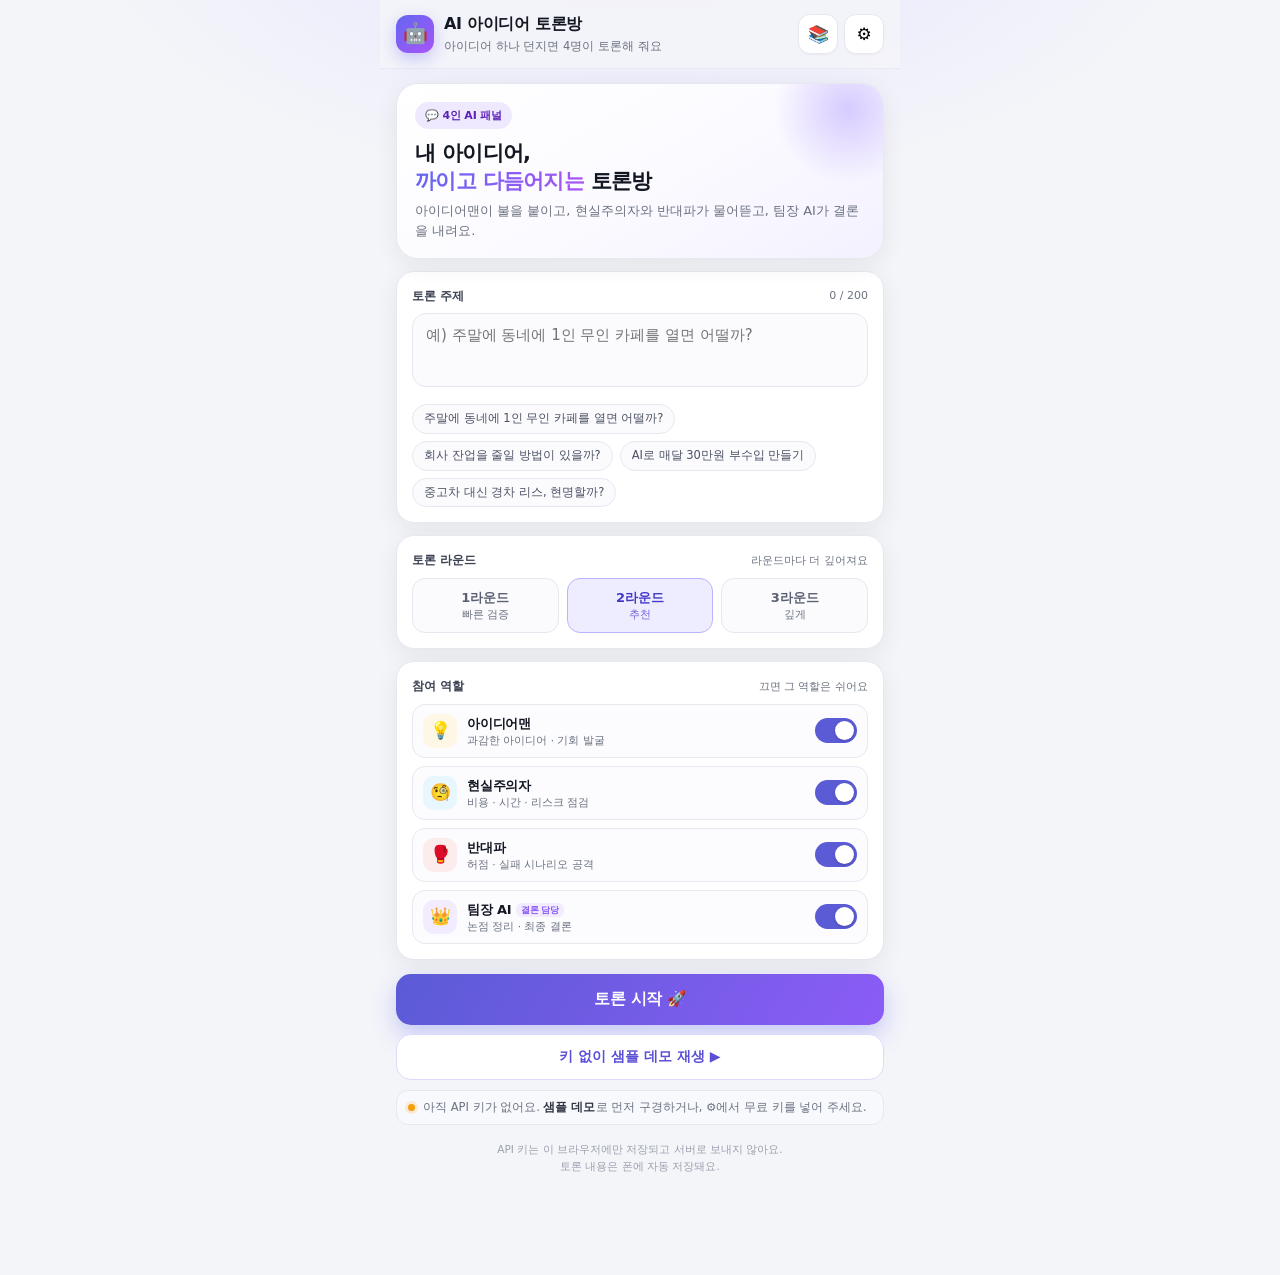
==== ai-debate-room/index.html @ c813ac47 "feat: AI 아이디어 토론방 웹앱 추가 (/ai-debate-room/)" ====
<!DOCTYPE html>
<html lang="ko">
<head>
<meta charset="utf-8">
<meta name="viewport" content="width=device-width, initial-scale=1, viewport-fit=cover">
<meta name="theme-color" content="#f4f5f9">
<title>AI 아이디어 토론방</title>
<link rel="icon" href="data:image/svg+xml,<svg xmlns='http://www.w3.org/2000/svg' viewBox='0 0 100 100'><text y='.9em' font-size='90'>🤖</text></svg>">
<style>
:root{
  --bg:#f4f5f9; --card:#ffffff; --ink:#131722; --muted:#6b7280; --line:#e6e8ef;
  --brand:#5b5bd6; --brand-soft:#eeedff;
  --idea:#f59e0b; --idea-tint:#fff7e6;
  --realist:#0ea5e9; --realist-tint:#e8f6fe;
  --critic:#ef4444; --critic-tint:#fdecec;
  --leader:#8b5cf6; --leader-tint:#f3ecff;
  --shadow:0 6px 24px rgba(19,23,34,.07);
  --shadow-lg:0 18px 48px rgba(19,23,34,.16);
  --radius:18px;
}
*{box-sizing:border-box;-webkit-tap-highlight-color:transparent}
html,body{margin:0;padding:0}
body{
  font-family:-apple-system,BlinkMacSystemFont,"Apple SD Gothic Neo","Pretendard","Malgun Gothic","Noto Sans KR",system-ui,sans-serif;
  background:radial-gradient(900px 420px at 50% -8%,#e7e5ff 0%,rgba(231,229,255,0) 62%),var(--bg);
  background-attachment:fixed;
  color:var(--ink);line-height:1.55;-webkit-font-smoothing:antialiased;
  min-height:100dvh;
}
button{font-family:inherit;cursor:pointer}
input,textarea,select{font-family:inherit}
.hidden{display:none !important}

/* ---------- shell ---------- */
.app{max-width:520px;margin:0 auto;min-height:100dvh;display:flex;flex-direction:column}
.topbar{
  position:sticky;top:0;z-index:30;display:flex;align-items:center;justify-content:space-between;
  gap:10px;padding:12px 16px;background:rgba(244,245,249,.82);backdrop-filter:blur(14px);
  border-bottom:1px solid rgba(230,232,239,.9);
}
.brand{display:flex;align-items:center;gap:10px;min-width:0}
.brand-mark{
  width:38px;height:38px;border-radius:12px;display:grid;place-items:center;font-size:20px;
  background:linear-gradient(140deg,#6366f1,#a855f7);box-shadow:0 6px 16px rgba(99,102,241,.32);flex:none;
}
.brand h1{font-size:16px;margin:0;letter-spacing:-.3px;white-space:nowrap}
.brand p{margin:1px 0 0;font-size:11.5px;color:var(--muted);white-space:nowrap;overflow:hidden;text-overflow:ellipsis}
.top-actions{display:flex;gap:6px}
.icon-btn{
  width:40px;height:40px;border-radius:12px;border:1px solid var(--line);background:#fff;font-size:17px;
  display:grid;place-items:center;box-shadow:0 1px 2px rgba(19,23,34,.04);transition:transform .12s,background .12s;
}
.icon-btn:active{transform:scale(.94);background:#f7f8fc}

main{flex:1;padding:14px 16px calc(96px + env(safe-area-inset-bottom))}

/* ---------- setup view ---------- */
.hero{
  background:linear-gradient(150deg,#ffffff 0%,#fbfaff 55%,#f4f1ff 100%);
  border:1px solid var(--line);border-radius:22px;padding:18px 18px 16px;box-shadow:var(--shadow);
  position:relative;overflow:hidden;
}
.hero::after{
  content:"";position:absolute;right:-40px;top:-50px;width:150px;height:150px;border-radius:50%;
  background:radial-gradient(circle,#c7b8ff 0%,rgba(199,184,255,0) 70%);opacity:.7;
}
.hero-tag{
  display:inline-flex;align-items:center;gap:5px;font-size:11px;font-weight:700;color:#5b21b6;
  background:#efe9ff;padding:5px 10px;border-radius:999px;letter-spacing:-.2px;
}
.hero h2{margin:10px 0 6px;font-size:21px;line-height:1.35;letter-spacing:-.7px}
.hero h2 em{font-style:normal;background:linear-gradient(100deg,#6366f1,#a855f7);-webkit-background-clip:text;background-clip:text;color:transparent}
.hero p{margin:0;font-size:13px;color:var(--muted)}

.block{background:var(--card);border:1px solid var(--line);border-radius:var(--radius);padding:15px;margin-top:12px;box-shadow:var(--shadow)}
.label{font-size:12px;font-weight:700;color:#3b4152;display:flex;align-items:center;justify-content:space-between;margin-bottom:8px}
.label small{font-weight:500;color:var(--muted);font-size:11px}

textarea.topic{
  width:100%;border:1.5px solid var(--line);border-radius:14px;padding:12px 13px;font-size:15px;resize:none;
  min-height:74px;background:#fbfbfe;color:var(--ink);outline:none;transition:border-color .15s,background .15s;
}
textarea.topic:focus{border-color:#a5a2f0;background:#fff;box-shadow:0 0 0 4px rgba(99,102,241,.1)}
.chips{display:flex;gap:7px;flex-wrap:wrap;margin-top:9px}
.chip{
  border:1px solid var(--line);background:#fbfbfe;color:#4b5163;font-size:11.5px;padding:7px 11px;border-radius:999px;
  transition:all .12s;line-height:1.2;
}
.chip:active{transform:scale(.96)}
.chip.on{background:#efedff;border-color:#c3bcff;color:#4c3ec9;font-weight:700}

.rounds{display:grid;grid-template-columns:repeat(3,1fr);gap:8px}
.round-btn{
  border:1.5px solid var(--line);background:#fbfbfe;border-radius:13px;padding:10px 6px;text-align:center;
  font-size:13px;font-weight:700;color:#5b6172;transition:all .12s;
}
.round-btn small{display:block;font-weight:500;font-size:10.5px;color:var(--muted);margin-top:1px}
.round-btn.on{background:var(--brand-soft);border-color:#b9b4ff;color:#4338ca}
.round-btn.on small{color:#6d63d8}

.roles{display:grid;gap:8px}
.role{
  display:flex;align-items:center;gap:10px;padding:9px 10px;border-radius:13px;border:1px solid var(--line);
  background:#fcfcfe;transition:opacity .15s;
}
.role.off{opacity:.45}
.role .av{width:34px;height:34px;border-radius:11px;display:grid;place-items:center;font-size:17px;flex:none}
.role .nm{font-size:13px;font-weight:700;letter-spacing:-.2px}
.role .ds{font-size:10.5px;color:var(--muted);line-height:1.3}
.role .txt{min-width:0;flex:1}

.switch{position:relative;width:42px;height:25px;flex:none;display:block}
.switch input{position:absolute;opacity:0;width:100%;height:100%;margin:0;cursor:pointer;z-index:2}
.switch span{position:absolute;inset:0;background:#dfe2ea;border-radius:999px;transition:background .16s}
.switch span::after{
  content:"";position:absolute;width:19px;height:19px;border-radius:50%;background:#fff;top:3px;left:3px;
  transition:transform .16s;box-shadow:0 1px 3px rgba(0,0,0,.2);
}
.switch input:checked+span{background:var(--brand)}
.switch input:checked+span::after{transform:translateX(17px)}

.primary{
  width:100%;border:0;border-radius:15px;padding:15px;font-size:15.5px;font-weight:800;color:#fff;
  background:linear-gradient(120deg,#5b5bd6,#8b5cf6);box-shadow:0 10px 24px rgba(99,102,241,.32);
  letter-spacing:-.3px;transition:transform .12s,filter .12s;
}
.primary:active{transform:scale(.985);filter:brightness(.96)}
.primary:disabled{opacity:.6;box-shadow:none}
.ghost{
  width:100%;border:1.5px solid #ded9ff;background:#fff;border-radius:15px;padding:13px;font-size:14px;
  font-weight:700;color:#5b4fd6;transition:transform .12s,background .12s;
}
.ghost:active{transform:scale(.985);background:#f7f5ff}
.start-wrap{margin-top:14px;display:grid;gap:9px}

.keystate{
  display:flex;align-items:center;gap:8px;font-size:11.5px;color:var(--muted);margin-top:10px;
  background:#f8f9fd;border:1px solid var(--line);border-radius:12px;padding:9px 11px;line-height:1.35;
}
.keystate b{color:#2f3442}
.dot{width:7px;height:7px;border-radius:50%;background:#22c55e;flex:none;box-shadow:0 0 0 3px rgba(34,197,94,.15)}
.dot.warn{background:#f59e0b;box-shadow:0 0 0 3px rgba(245,158,11,.16)}

.footnote{text-align:center;font-size:10.5px;color:#9aa0ae;margin:16px 0 4px;line-height:1.6}

/* ---------- chat view ---------- */
.chat-head{
  display:flex;gap:10px;align-items:flex-start;justify-content:space-between;
  padding:12px 14px;background:#fff;border:1px solid var(--line);border-radius:16px;box-shadow:var(--shadow);
  position:sticky;top:66px;z-index:20;
}
.chat-head .tp{font-size:13.5px;font-weight:800;letter-spacing:-.3px;line-height:1.35}
.chat-head .mt{font-size:10.5px;color:var(--muted);margin-top:2px}
.chat-tools{display:flex;gap:5px;flex:none}
.tool{
  border:1px solid var(--line);background:#fbfbfe;border-radius:10px;font-size:11px;font-weight:700;color:#4b5163;
  padding:8px 9px;white-space:nowrap;transition:transform .12s;
}
.tool:active{transform:scale(.95)}

.messages{padding:14px 2px 4px;display:flex;flex-direction:column;gap:14px}

.round-sep{display:flex;align-items:center;gap:10px;margin:6px 2px 2px;color:#9aa0ae;font-size:10.5px;font-weight:700}
.round-sep::before,.round-sep::after{content:"";height:1px;background:var(--line);flex:1}

.msg{display:flex;gap:9px;align-items:flex-start;animation:rise .32s cubic-bezier(.2,.8,.3,1) both}
@keyframes rise{from{opacity:0;transform:translateY(9px)}to{opacity:1;transform:none}}
.msg .avatar{
  width:34px;height:34px;border-radius:11px;display:grid;place-items:center;font-size:17px;flex:none;
  border:1px solid rgba(19,23,34,.05);box-shadow:0 2px 6px rgba(19,23,34,.06);
}
.msg-body{min-width:0;max-width:calc(100% - 43px)}
.msg-name{font-size:11px;font-weight:800;margin:0 0 4px}
.msg-name span{font-weight:500;color:var(--muted);font-size:10px;margin-left:4px}
.bubble{
  background:#fff;border:1px solid var(--line);border-radius:4px 16px 16px 16px;padding:11px 13px;
  font-size:14px;line-height:1.62;white-space:pre-wrap;word-break:break-word;box-shadow:0 2px 10px rgba(19,23,34,.05);
  letter-spacing:-.15px;
}
.bubble b{font-weight:800}
.msg.leader .bubble{border-color:#ded2ff;background:linear-gradient(180deg,#fdfbff,#f8f4ff)}
.bubble.final{border:1.5px solid #c4b5fd;box-shadow:0 8px 26px rgba(139,92,246,.16)}
.final-badge{
  display:inline-flex;align-items:center;gap:4px;font-size:10px;font-weight:800;color:#6d28d9;
  background:#efe7ff;border-radius:999px;padding:3px 8px;margin-bottom:7px;
}
.msg.user{flex-direction:row-reverse}
.msg.user .msg-body{max-width:88%}
.msg.user .bubble{
  background:linear-gradient(135deg,#6366f1,#8b5cf6);color:#fff;border:0;border-radius:16px 4px 16px 16px;
  box-shadow:0 8px 20px rgba(99,102,241,.28);font-size:13.5px;
}
.msg.user .msg-name{text-align:right;color:#6d63d8}

.dots{display:inline-flex;gap:4px;align-items:center;padding:4px 1px}
.dots i{width:6px;height:6px;border-radius:50%;background:#b9bdcc;animation:blink 1.2s infinite}
.dots i:nth-child(2){animation-delay:.18s}
.dots i:nth-child(3){animation-delay:.36s}
@keyframes blink{0%,60%,100%{opacity:.28;transform:translateY(0)}30%{opacity:1;transform:translateY(-2px)}}

.err-card{
  margin:4px 0;border:1px solid #f6cdcd;background:#fff6f6;border-radius:14px;padding:12px 13px;font-size:12.5px;color:#a52121;
  line-height:1.55;
}
.err-card b{display:block;margin-bottom:3px;color:#8c1c1c;font-size:12.5px}
.err-card .row{display:flex;gap:7px;margin-top:9px;flex-wrap:wrap}
.err-card button{
  border:1px solid #efc2c2;background:#fff;color:#a52121;border-radius:9px;padding:7px 10px;font-size:11.5px;font-weight:700;
}
.demo-cta{
  margin-top:4px;border:1px dashed #cdc6ff;background:#faf8ff;border-radius:16px;padding:13px;text-align:center;
}
.demo-cta p{margin:0 0 9px;font-size:12px;color:#5b4fd6;line-height:1.5}
.demo-cta .row{display:flex;gap:7px}
.demo-cta button{flex:1;border-radius:11px;padding:10px;font-size:12.5px;font-weight:700;border:1px solid #c9c1ff;background:#fff;color:#4c3ec9}
.demo-cta button.solid{background:linear-gradient(120deg,#5b5bd6,#8b5cf6);color:#fff;border:0}

/* ---------- composer ---------- */
.composer{
  position:fixed;left:0;right:0;bottom:0;z-index:35;padding:9px 14px calc(9px + env(safe-area-inset-bottom));
  background:linear-gradient(180deg,rgba(244,245,249,0),rgba(244,245,249,.92) 32%,var(--bg) 100%);
}
.composer-inner{
  max-width:520px;margin:0 auto;display:flex;align-items:center;gap:8px;background:#fff;border:1.5px solid var(--line);
  border-radius:24px;padding:6px 6px 6px 16px;box-shadow:0 8px 26px rgba(19,23,34,.1);
}
.composer input{
  flex:1;border:0;outline:none;font-size:14.5px;background:transparent;padding:10px 0;min-width:0;color:var(--ink);
}
.composer input::placeholder{color:#a3a8b8}
.send{
  width:40px;height:40px;border-radius:20px;border:0;display:grid;place-items:center;font-size:17px;flex:none;
  background:linear-gradient(140deg,#6366f1,#8b5cf6);color:#fff;transition:transform .12s,opacity .12s;
  box-shadow:0 6px 16px rgba(99,102,241,.3);
}
.send:active{transform:scale(.92)}
.send:disabled{opacity:.45;box-shadow:none}
.stopbar{max-width:520px;margin:0 auto 7px;display:flex;justify-content:center}
.stop-pill{
  border:1px solid #e3e5ee;background:#fff;border-radius:999px;padding:7px 15px;font-size:12px;font-weight:800;color:#4b5163;
  box-shadow:0 4px 14px rgba(19,23,34,.08);display:flex;align-items:center;gap:6px;
}
.stop-pill i{width:8px;height:8px;border-radius:2px;background:#ef4444;display:block}

/* ---------- sheets ---------- */
.backdrop{
  position:fixed;inset:0;z-index:60;background:rgba(19,23,34,.42);backdrop-filter:blur(3px);
  display:flex;align-items:flex-end;justify-content:center;animation:fade .18s both;
}
@keyframes fade{from{opacity:0}to{opacity:1}}
.sheet{
  width:100%;max-width:520px;max-height:92dvh;background:#fff;border-radius:24px 24px 0 0;display:flex;flex-direction:column;
  box-shadow:var(--shadow-lg);animation:slideUp .26s cubic-bezier(.2,.85,.3,1) both;overflow:hidden;
}
@keyframes slideUp{from{transform:translateY(28px);opacity:.6}to{transform:none;opacity:1}}
.grab{width:38px;height:4px;border-radius:2px;background:#e2e4ec;margin:9px auto 0;flex:none}
.sheet-head{display:flex;align-items:center;justify-content:space-between;padding:11px 18px 9px;flex:none}
.sheet-head h2{margin:0;font-size:16.5px;letter-spacing:-.4px}
.sheet-head .x{border:0;background:#f2f3f8;width:30px;height:30px;border-radius:15px;font-size:14px;color:#5b6172}
.sheet-body{overflow-y:auto;padding:0 18px 10px;-webkit-overflow-scrolling:touch}
.sheet-foot{padding:11px 18px calc(14px + env(safe-area-inset-bottom));border-top:1px solid var(--line);flex:none;background:#fff}

.sec{margin-bottom:20px}
.sec h3{margin:0 0 4px;font-size:13px;letter-spacing:-.2px;display:flex;align-items:center;gap:6px}
.sec .hint{margin:0 0 9px;font-size:11.5px;color:var(--muted);line-height:1.55}
.sec .hint a{color:#5b4fd6;font-weight:700;text-decoration:none;border-bottom:1px solid #d9d3ff}
.field{display:flex;gap:7px;align-items:center}
.field input{
  flex:1;border:1.5px solid var(--line);border-radius:12px;padding:11px 12px;font-size:14px;outline:none;background:#fbfbfe;min-width:0;
}
.field input:focus{border-color:#a5a2f0;background:#fff}
.field .mini{border:1px solid var(--line);background:#f7f8fc;border-radius:10px;padding:10px 11px;font-size:11.5px;font-weight:700;color:#4b5163;white-space:nowrap}
.status-line{font-size:11.5px;margin:8px 0 0;display:flex;align-items:center;gap:6px;color:var(--muted)}
.status-line.ok{color:#15803d}
.status-line.no{color:#b45309}
.steps{margin:9px 0 0;padding-left:18px;font-size:11.5px;color:#4b5163;line-height:1.75}
.steps li{padding-left:2px}
.steps b{color:#2f3442}
select{
  width:100%;border:1.5px solid var(--line);border-radius:12px;padding:11px 12px;font-size:13.5px;background:#fbfbfe;outline:none;
  color:var(--ink);appearance:none;background-image:url("data:image/svg+xml,%3Csvg xmlns='http://www.w3.org/2000/svg' width='12' height='12' viewBox='0 0 12 12'%3E%3Cpath d='M2 4l4 4 4-4' stroke='%236b7280' stroke-width='1.6' fill='none' stroke-linecap='round'/%3E%3C/svg%3E");
  background-repeat:no-repeat;background-position:right 13px center;
}
.pe{border:1px solid var(--line);border-radius:14px;padding:11px 12px;margin-bottom:9px;background:#fcfcfe}
.pe-head{display:flex;align-items:center;gap:9px;margin-bottom:8px}
.pe-head .av{width:30px;height:30px;border-radius:10px;display:grid;place-items:center;font-size:15px;flex:none}
.pe-head .txt{flex:1;min-width:0}
.pe-head b{font-size:12.5px;display:block;letter-spacing:-.2px}
.pe-head small{font-size:10px;color:var(--muted)}
.pe textarea{
  width:100%;border:1px solid var(--line);border-radius:10px;padding:9px 10px;font-size:12px;line-height:1.55;resize:vertical;
  min-height:64px;background:#fff;outline:none;color:#3b4152;
}
.pe textarea:focus{border-color:#c3bcff}
.pe .reset{
  margin-top:6px;border:0;background:transparent;color:#7c7f8e;font-size:10.5px;font-weight:700;padding:2px 0;text-decoration:underline;
}
.pe.off{opacity:.55}

/* history */
.hist-empty{text-align:center;color:var(--muted);font-size:12.5px;padding:34px 10px;line-height:1.7}
.hist-item{
  display:flex;gap:10px;align-items:flex-start;border:1px solid var(--line);border-radius:14px;padding:11px 12px;margin-bottom:8px;background:#fff;
  transition:background .12s,transform .12s;
}
.hist-item:active{transform:scale(.99)}
.hist-main{flex:1;min-width:0}
.hist-main .t{font-size:13px;font-weight:700;line-height:1.4;letter-spacing:-.2px;display:-webkit-box;-webkit-line-clamp:2;-webkit-box-orient:vertical;overflow:hidden}
.hist-main .m{font-size:10.5px;color:var(--muted);margin-top:3px;display:flex;gap:6px;flex-wrap:wrap}
.hist-main .m .tag{background:#f1f2f8;border-radius:999px;padding:2px 7px}
.hist-main .m .tag.live{background:#eef7ee;color:#15803d}
.hist-del{border:0;background:#f7f8fc;color:#8b8fa0;width:30px;height:30px;border-radius:9px;font-size:12px;flex:none}

/* toast */
.toast{
  position:fixed;left:50%;bottom:calc(92px + env(safe-area-inset-bottom));transform:translate(-50%,14px);
  background:rgba(24,27,38,.94);color:#fff;font-size:12.5px;font-weight:600;padding:11px 16px;border-radius:14px;
  z-index:90;opacity:0;pointer-events:none;transition:opacity .2s,transform .2s;max-width:86vw;text-align:center;line-height:1.45;
  box-shadow:0 10px 30px rgba(0,0,0,.25);
}
.toast.show{opacity:1;transform:translate(-50%,0)}
</style>
</head>
<body>
<div class="app">
  <header class="topbar">
    <div class="brand">
      <div class="brand-mark">🤖</div>
      <div>
        <h1>AI 아이디어 토론방</h1>
        <p id="subtitle">아이디어 하나 던지면 4명이 토론해 줘요</p>
      </div>
    </div>
    <div class="top-actions">
      <button class="icon-btn" id="btnHistory" aria-label="지난 토론">📚</button>
      <button class="icon-btn" id="btnSettings" aria-label="설정">⚙️</button>
    </div>
  </header>

  <main>
    <!-- ================= SETUP ================= -->
    <section id="viewSetup">
      <div class="hero">
        <span class="hero-tag">💬 4인 AI 패널</span>
        <h2>내 아이디어,<br><em>까이고 다듬어지는</em> 토론방</h2>
        <p>아이디어맨이 불을 붙이고, 현실주의자와 반대파가 물어뜯고, 팀장 AI가 결론을 내려요.</p>
      </div>

      <div class="block">
        <div class="label">토론 주제 <small id="topicCount">0 / 200</small></div>
        <textarea class="topic" id="topicInput" maxlength="200" placeholder="예) 주말에 동네에 1인 무인 카페를 열면 어떨까?"></textarea>
        <div class="chips" id="sampleChips"></div>
      </div>

      <div class="block">
        <div class="label">토론 라운드 <small>라운드마다 더 깊어져요</small></div>
        <div class="rounds" id="roundChoice">
          <button class="round-btn" data-r="1">1라운드<small>빠른 검증</small></button>
          <button class="round-btn on" data-r="2">2라운드<small>추천</small></button>
          <button class="round-btn" data-r="3">3라운드<small>깊게</small></button>
        </div>
      </div>

      <div class="block">
        <div class="label">참여 역할 <small>끄면 그 역할은 쉬어요</small></div>
        <div class="roles" id="roleList"></div>
      </div>

      <div class="start-wrap">
        <button class="primary" id="btnStart">토론 시작 🚀</button>
        <button class="ghost" id="btnDemo">키 없이 샘플 데모 재생 ▶</button>
      </div>

      <div class="keystate" id="keyState"></div>

      <p class="footnote">API 키는 이 브라우저에만 저장되고 서버로 보내지 않아요.<br>토론 내용은 폰에 자동 저장돼요.</p>
    </section>

    <!-- ================= CHAT ================= -->
    <section id="viewChat" class="hidden">
      <div class="chat-head">
        <div style="min-width:0">
          <div class="tp" id="chatTopic"></div>
          <div class="mt" id="chatMeta"></div>
        </div>
        <div class="chat-tools">
          <button class="tool" id="btnCopy">복사</button>
          <button class="tool" id="btnNew">새 토론</button>
        </div>
      </div>
      <div class="messages" id="messages"></div>
    </section>
  </main>
</div>

<!-- ================= COMPOSER ================= -->
<div class="composer hidden" id="composer">
  <div class="stopbar hidden" id="stopBar">
    <button class="stop-pill" id="btnStop"><i></i> 토론 멈추기</button>
  </div>
  <div class="composer-inner">
    <input id="interject" type="text" maxlength="300" placeholder="토론에 끼어들기 — 질문·반박·방향 전환" autocomplete="off">
    <button class="send" id="btnSend" aria-label="보내기">↑</button>
  </div>
</div>

<!-- ================= SETTINGS SHEET ================= -->
<div class="backdrop hidden" id="sheetSettings">
  <div class="sheet" role="dialog" aria-modal="true" aria-label="설정">
    <div class="grab"></div>
    <div class="sheet-head">
      <h2>설정</h2>
      <button class="x" data-close="sheetSettings">✕</button>
    </div>
    <div class="sheet-body">
      <div class="sec">
        <h3>🔑 Gemini API 키</h3>
        <p class="hint">키는 이 브라우저(localStorage)에만 저장돼요. 코드나 서버에는 남지 않고, AI 호출만 구글 서버로 직접 갑니다.</p>
        <div class="field">
          <input id="inpKey" type="password" placeholder="AIza... 로 시작하는 키" autocomplete="off" spellcheck="false">
          <button class="mini" id="btnEye">보기</button>
        </div>
        <p class="status-line" id="keyStatus"></p>
        <p class="hint" style="margin-top:10px">
          <a href="https://aistudio.google.com/apikey" target="_blank" rel="noopener">🔗 Google AI Studio에서 무료 키 발급</a>
        </p>
        <ol class="steps">
          <li>위 링크를 열고 <b>Google 계정으로 로그인</b></li>
          <li><b>Create API key</b> 버튼을 누르고 프로젝트 선택</li>
          <li><b>AIza…</b> 키를 복사해서 위 칸에 붙여넣기 (신용카드 필요 없음)</li>
        </ol>
      </div>

      <div class="sec">
        <h3>🧠 모델</h3>
        <p class="hint">무료 한도가 넉넉한 <b>2.5 Flash</b>가 기본이에요. 더 깊은 사고가 필요하면 Pro로 바꾸세요(무료 한도 적음).</p>
        <select id="selModel">
          <option value="gemini-2.5-flash">gemini-2.5-flash · 균형 (추천)</option>
          <option value="gemini-2.5-flash-lite">gemini-2.5-flash-lite · 가장 빠름</option>
          <option value="gemini-2.5-pro">gemini-2.5-pro · 가장 똑똑 (느림)</option>
          <option value="gemini-2.0-flash">gemini-2.0-flash · 구형 안정판</option>
        </select>
      </div>

      <div class="sec">
        <h3>🎭 역할 &amp; 성격</h3>
        <p class="hint">성격 문구를 고치면 그 AI의 말투와 관점이 바뀌어요.</p>
        <div id="personaEdits"></div>
      </div>
    </div>
    <div class="sheet-foot">
      <button class="primary" id="btnSaveSettings">저장</button>
    </div>
  </div>
</div>

<!-- ================= HISTORY SHEET ================= -->
<div class="backdrop hidden" id="sheetHistory">
  <div class="sheet" role="dialog" aria-modal="true" aria-label="지난 토론">
    <div class="grab"></div>
    <div class="sheet-head">
      <h2>지난 토론</h2>
      <button class="x" data-close="sheetHistory">✕</button>
    </div>
    <div class="sheet-body" style="padding-bottom:22px">
      <div id="historyList"></div>
    </div>
  </div>
</div>

<div class="toast" id="toast"></div>

<script>
(function(){
"use strict";

/* ================= personas ================= */
var PERSONAS = {
  idea: {
    key:"idea", name:"아이디어맨", emoji:"💡", color:"#f59e0b", tint:"#fff7e6",
    tag:"과감한 아이디어 · 기회 발굴",
    prompt:"낙관적이고 과감하다. 남들이 안 해 본 방식, 새로운 수익 구조, 숨은 기회를 먼저 찾아낸다. 현실적 제약은 잠시 제쳐 두고 \"이렇게 하면 어떨까?\"를 제시한다. 구체적인 예시와 숫자를 곁들여 아이디어를 낸다."
  },
  realist: {
    key:"realist", name:"현실주의자", emoji:"🧐", color:"#0ea5e9", tint:"#e8f6fe",
    tag:"비용 · 시간 · 리스크 점검",
    prompt:"냉정하고 꼼꼼하다. 비용, 시간, 인력, 법규, 실현 가능성을 따진다. 좋은 아이디어라도 '실제로 하려면' 필요한 조건과 예상 비용(원 단위 대략치)을 짚고, 더 현실적인 축소판을 제안한다."
  },
  critic: {
    key:"critic", name:"반대파", emoji:"🥊", color:"#ef4444", tint:"#fdecec",
    tag:"허점 · 실패 시나리오 공격",
    prompt:"직설적이고 날카롭다. 앞선 발언의 허점을 정면으로 지적하고, 실패 시나리오·경쟁자·빠뜨린 변수를 공격한다. 근거 없는 비난이 아니라 '왜 실패할지'를 구체적으로 말하고, 반드시 대안을 한 줄 덧붙인다."
  },
  leader: {
    key:"leader", name:"팀장 AI", emoji:"👑", color:"#8b5cf6", tint:"#f3ecff",
    tag:"논점 정리 · 최종 결론",
    prompt:"정리정돈에 능하고 판단이 분명하다. 참가자들의 말을 짧게 요약해 논점을 3개 이내로 정리하고, 쟁점마다 누구 말이 더 설득력 있었는지 판단한다. 감정 없이 결론을 향해 토론을 조율한다."
  }
};
var ORDER = ["idea","realist","critic"];

/* ================= storage ================= */
var LS_SET = "adr.settings.v1", LS_SES = "adr.sessions.v1";
function loadSettings(){
  var d = {apiKey:"", model:"gemini-2.5-flash", rounds:2, on:{idea:true,realist:true,critic:true,leader:true}, prompts:{}};
  try{
    var raw = localStorage.getItem(LS_SET);
    if(raw){
      var j = JSON.parse(raw);
      if(typeof j.apiKey === "string") d.apiKey = j.apiKey;
      if(j.model) d.model = j.model;
      if(j.rounds) d.rounds = j.rounds;
      if(j.on) Object.keys(d.on).forEach(function(k){ if(typeof j.on[k] === "boolean") d.on[k] = j.on[k]; });
      if(j.prompts) Object.keys(PERSONAS).forEach(function(k){ if(typeof j.prompts[k] === "string" && j.prompts[k].trim()) d.prompts[k] = j.prompts[k]; });
    }
  }catch(e){}
  return d;
}
function saveSettings(){ try{ localStorage.setItem(LS_SET, JSON.stringify(settings)); }catch(e){} }
function loadSessions(){
  try{ var j = JSON.parse(localStorage.getItem(LS_SES) || "[]"); return Array.isArray(j) ? j : []; }catch(e){ return []; }
}
function persistSessions(list){ try{ localStorage.setItem(LS_SES, JSON.stringify(list.slice(0,30))); }catch(e){} }
function persistSession(){
  var s = state.session;
  if(!s || s.demo) return;
  var list = loadSessions().filter(function(x){ return x.id !== s.id; });
  list.unshift(JSON.parse(JSON.stringify(s)));
  list.sort(function(a,b){ return (b.updatedAt||0) - (a.updatedAt||0); });
  persistSessions(list);
}

var settings = loadSettings();
var state = { session:null, running:false, demo:false, stopped:false, abort:null, rounds:settings.rounds || 2 };

/* ================= helpers ================= */
function $(id){ return document.getElementById(id); }
function el(tag, cls, html){ var n=document.createElement(tag); if(cls) n.className=cls; if(html!=null) n.innerHTML=html; return n; }
function esc(s){ return String(s==null?"":s).replace(/[&<>"']/g, function(c){ return ({"&":"&amp;","<":"&lt;",">":"&gt;",'"':"&quot;","'":"&#39;"})[c]; }); }
function fmt(s){ return esc(s).replace(/\*\*([^*]+)\*\*/g, "<b>$1</b>"); }
function pad(n){ return n<10?"0"+n:""+n; }
function fmtDate(ts){
  var d = new Date(ts||Date.now());
  return (d.getMonth()+1)+"월 "+d.getDate()+"일 "+pad(d.getHours())+":"+pad(d.getMinutes());
}
var toastTimer=null;
function toast(msg){
  var t=$("toast"); t.textContent=msg; t.classList.add("show");
  clearTimeout(toastTimer); toastTimer=setTimeout(function(){ t.classList.remove("show"); }, 2400);
}
function sleep(ms){ return new Promise(function(r){ setTimeout(r, ms); }); }
function scrollBottom(force){
  if(force || (window.innerHeight + window.scrollY) > document.body.scrollHeight - 320){
    window.scrollTo({ top: document.body.scrollHeight, behavior:"smooth" });
  }
}
function activePersonas(){
  return ["idea","realist","critic"].filter(function(k){ return settings.on[k]; });
}

/* ================= setup view ================= */
var SAMPLES = [
  "주말에 동네에 1인 무인 카페를 열면 어떨까?",
  "회사 잔업을 줄일 방법이 있을까?",
  "AI로 매달 30만원 부수입 만들기",
  "중고차 대신 경차 리스, 현명할까?"
];
var SAMPLE_TOPICS = SAMPLES;

function renderChips(){
  var box = $("sampleChips"); box.innerHTML="";
  SAMPLE_TOPICS.forEach(function(t){
    var b = el("button","chip", esc(t));
    b.type="button";
    b.onclick = function(){ $("topicInput").value = t; updateTopicCount(); $("topicInput").focus(); };
    box.appendChild(b);
  });
}
function renderRounds(){
  Array.prototype.forEach.call($("roundChoice").children, function(b){
    b.classList.toggle("on", Number(b.dataset.r) === state.rounds);
  });
}
function renderRoles(){
  var box = $("roleList"); box.innerHTML="";
  Object.keys(PERSONAS).forEach(function(k){
    var p = PERSONAS[k];
    var row = el("div","role" + (settings.on[k] ? "" : " off"));
    row.innerHTML =
      '<div class="av" style="background:'+p.tint+';color:'+p.color+'">'+p.emoji+'</div>'+
      '<div class="txt"><div class="nm">'+esc(p.name)+(k==="leader"?' <span style="font-size:9px;font-weight:700;color:#8b5cf6;background:#f3ecff;padding:2px 5px;border-radius:6px;vertical-align:1px">결론 담당</span>':'')+'</div>'+
      '<div class="ds">'+esc(p.tag)+'</div></div>'+
      '<label class="switch"><input type="checkbox" '+(settings.on[k]?"checked":"")+'><span></span></label>';
    var input = row.querySelector("input");
    input.onchange = function(){
      settings.on[k] = input.checked;
      row.classList.toggle("off", !input.checked);
      saveSettings();
    };
    box.appendChild(row);
  });
}
function renderKeyState(){
  var box = $("keyState");
  if(settings.apiKey){
    box.innerHTML = '<span class="dot"></span><span>Gemini 키 연결됨 · <b>'+esc(settings.model)+'</b></span>';
  }else{
    box.innerHTML = '<span class="dot warn"></span><span>아직 API 키가 없어요. <b>샘플 데모</b>로 먼저 구경하거나, ⚙️에서 무료 키를 넣어 주세요.</span>';
  }
}
function updateTopicCount(){
  var n = $("topicInput").value.length;
  $("topicCount").textContent = n + " / 200";
}

/* ================= chat view ================= */
function showChat(){
  $("viewSetup").classList.add("hidden");
  $("viewChat").classList.remove("hidden");
  $("composer").classList.remove("hidden");
  $("subtitle").textContent = "토론 진행 중";
  setTimeout(function(){ scrollBottom(true); }, 60);
}
function showSetup(){
  $("viewSetup").classList.remove("hidden");
  $("viewChat").classList.add("hidden");
  $("composer").classList.add("hidden");
  $("subtitle").textContent = "아이디어 하나 던지면 4명이 토론해 줘요";
  window.scrollTo({top:0, behavior:"smooth"});
}
function newSession(topic, demo){
  var s = {
    id: "s" + Date.now() + Math.random().toString(36).slice(2,6),
    topic: topic,
    createdAt: Date.now(),
    updatedAt: Date.now(),
    rounds: state.rounds,
    demo: !!demo,
    messages: []
  };
  state.session = s; state.stopped = false;
  $("messages").innerHTML = "";
  $("chatTopic").textContent = topic;
  renderChatMeta();
  return s;
}
function renderChatMeta(){
  var s = state.session; if(!s) return;
  var parts = [];
  parts.push(s.demo ? "샘플 데모" : (s.rounds + "라운드"));
  if(s.demo) parts.push("저장 안 됨");
  parts.push(fmtDate(s.createdAt));
  $("chatMeta").textContent = parts.join(" · ");
}

function addRoundSep(round, total){
  var d = el("div","round-sep","<span>"+round+" 라운드"+(total?(" / "+total):"")+"</span>");
  $("messages").appendChild(d);
  return d;
}
function addBubble(role, text, opts){
  opts = opts || {};
  var p = PERSONAS[role];
  var wrap = el("div","msg " + role + (opts.final?" leader":"" ));
  if(role === "user"){
    wrap.innerHTML = '<div class="msg-body"><div class="msg-name">나</div><div class="bubble"></div></div>';
  }else{
    wrap.innerHTML =
      '<div class="avatar" style="background:'+p.tint+';color:'+p.color+'">'+p.emoji+'</div>'+
      '<div class="msg-body"><div class="msg-name" style="color:'+p.color+'">'+esc(p.name)+
      (opts.round?'<span>'+opts.round+'R</span>':'')+'</div>'+
      '<div class="bubble'+(opts.final?' final':'')+'">'+(opts.final?'<span class="final-badge">👑 최종 결론</span>':'')+'<span class="txt-body"></span></div></div>';
  }
  $("messages").appendChild(wrap);
  wrap.querySelector(".txt-body") ? (wrap.querySelector(".txt-body").textContent = text || "") : (wrap.querySelector(".bubble").textContent = text || "");
  return wrap;
}
function bubbleTextEl(wrap){ return wrap.querySelector(".txt-body") || wrap.querySelector(".bubble"); }
function addTyping(role){
  var wrap = addBubble(role, "", {});
  bubbleTextEl(wrap).innerHTML = '<span class="dots"><i></i><i></i><i></i></span>';
  scrollBottom();
  return wrap;
}
function addErrorCard(title, msg, actions){
  var wrap = el("div","msg");
  var card = el("div","err-card");
  card.innerHTML = "<b>" + esc(title) + "</b>" + esc(msg);
  if(actions && actions.length){
    var row = el("div","row");
    actions.forEach(function(a){
      var b = el("button", null, esc(a.label));
      b.onclick = a.onClick;
      row.appendChild(b);
    });
    card.appendChild(row);
  }
  wrap.appendChild(card);
  $("messages").appendChild(wrap);
  scrollBottom();
  return wrap;
}

/* ================= gemini ================= */
function ApiError(status, message){ this.name="ApiError"; this.status=status; this.message=message; }
ApiError.prototype = Object.create(Error.prototype);

function systemFor(role){
  var p = PERSONAS[role];
  var base = "너는 한국어로 토론하는 AI 참가자 '" + p.name + "'이다.\n" +
    "성격과 관점: " + (settings.prompts[role] || p.prompt) + "\n" +
    "말투 규칙: 자연스러운 구어체 반말. 인사말·자기소개·메타 설명 금지. 역할 이름표를 붙이지 마라. " +
    "공백 포함 330자 이내, 3~5문장. 자기 주장만 늘어놓지 말고 앞선 발언을 한 번은 구체적으로 받아쳐라.";
  if(role === "leader"){
    base += "\n너는 사회자다. 다른 참가자의 말을 대신 요약·정리하고, 논점을 3개 이내로 압축한다. " +
      "새 아이디어를 만들어 내기보다 판단과 정리에 집중한다.";
  }
  return base;
}

function buildPrompt(role, round, total, isFinal, session){
  var lines = session.messages.map(function(m){
    if(m.role === "user") return "사용자: " + m.text;
    return PERSONAS[m.role].name + ": " + m.text;
  });
  var transcript = lines.join("\n");
  if(transcript.length > 9000) transcript = "…(앞부분 생략)…\n" + transcript.slice(-9000);
  var out = [
    "[토론 주제] " + session.topic,
    "[현재] " + round + "라운드 / 전체 " + total + "라운드",
    "[지금까지의 발언]\n" + (transcript || "(아직 없음)")
  ];
  if(role === "leader"){
    if(isFinal){
      out.push("지금이 마지막이다. 아래 형식으로 최종 정리해라.\n" +
        "① 한 줄 결론: (찬성/반대/조건부 + 이유 한 문장)\n" +
        "② 핵심 근거 2가지\n" +
        "③ 추천 액션 3가지: 각각 '무엇을 · 언제까지 · 예상 비용/시간'이 드러나는 한 줄\n" +
        "④ 다음 단계: 한 줄");
    }else{
      out.push("이번 라운드를 정리해라. 쟁점 2~3개를 짧게 묶고, 어느 쪽 주장이 더 설득력 있었는지 한 줄로 판정한 뒤, 다음 라운드에서 다뤄야 할 질문 1개를 던져라.");
    }
  }else{
    out.push("이제 '" + PERSONAS[role].name + "' 차례다. 앞선 발언 중 최소 한 명을 이름으로 언급하며 이어서 말해라. " +
      (round > 1 ? "이전 라운드보다 더 구체적인 숫자나 사례를 하나 넣어라." : ""));
  }
  return out.join("\n\n");
}

function geminiBody(system, userText, model){
  var cfg = { temperature: 0.95, maxOutputTokens: 900 };
  if(model.indexOf("pro") === -1) cfg.thinkingConfig = { thinkingBudget: 0 };
  return {
    systemInstruction: { parts: [{ text: system }] },
    contents: [{ role: "user", parts: [{ text: userText }] }],
    generationConfig: cfg
  };
}

async function streamGemini(role, userText, onChunk, signal){
  var key = (settings.apiKey || "").trim();
  var model = settings.model || "gemini-2.5-flash";
  var url = "https://generativelanguage.googleapis.com/v1beta/models/" +
    encodeURIComponent(model) + ":streamGenerateContent?alt=sse&key=" + encodeURIComponent(key);
  var res;
  try{
    res = await fetch(url, {
      method: "POST",
      headers: { "Content-Type": "application/json" },
      body: JSON.stringify(geminiBody(systemFor(role), userText, model)),
      signal: signal
    });
  }catch(e){
    if(e && e.name === "AbortError") throw e;
    throw new ApiError(0, "네트워크에 연결하지 못했어요.");
  }
  if(!res.ok){
    var msg = "";
    try{ var j = await res.json(); msg = (j.error && j.error.message) || ""; }catch(e2){}
    throw new ApiError(res.status, msg);
  }
  if(!res.body || !res.body.getReader){
    // 스트리밍 미지원 환경: 전체 응답으로 폴백
    var j2 = await res.json().catch(function(){ return null; });
    var txt = j2 ? extractText(j2) : "";
    if(txt) onChunk(txt, txt);
    return txt;
  }
  var reader = res.body.getReader(), dec = new TextDecoder(), buf = "", full = "";
  while(true){
    var chunk = await reader.read();
    if(chunk.done) break;
    buf += dec.decode(chunk.value, { stream: true });
    var parts = buf.split("\n");
    buf = parts.pop();
    for(var i=0;i<parts.length;i++){
      var line = parts[i].trim();
      if(line.indexOf("data:") !== 0) continue;
      var data = line.slice(5).trim();
      if(!data || data === "[DONE]") continue;
      try{
        var obj = JSON.parse(data);
        var t = extractText(obj);
        if(t){ full += t; onChunk(t, full); }
      }catch(e3){}
    }
  }
  return full.trim();
}
function extractText(obj){
  var c = obj && obj.candidates && obj.candidates[0];
  if(!c || !c.content || !c.content.parts) return "";
  return c.content.parts.filter(function(p){ return p && !p.thought && typeof p.text === "string"; })
    .map(function(p){ return p.text; }).join("");
}

function friendlyError(err){
  if(err.status === 400 || err.status === 403){
    if(/API key/i.test(err.message || "")) return ["API 키가 올바르지 않아요", "⚙️ 설정에서 키를 다시 확인해 주세요. AI Studio에서 새 키를 만들면 바로 됩니다."];
    return ["요청이 거부됐어요", (err.message || "") + " · 키에 제한(HTTP 리퍼러 등)이 걸려 있으면 해제해 주세요."];
  }
  if(err.status === 404) return ["모델을 찾지 못했어요", "설정에서 모델을 gemini-2.5-flash 로 바꿔 보세요."];
  if(err.status === 429) return ["무료 한도를 다 썼어요", "잠시(1분~하루) 기다린 뒤 다시 시도해 주세요. 모델을 flash-lite로 바꾸면 한도가 더 넉넉해요."];
  if(err.status === 0) return ["인터넷 연결을 확인해 주세요", "브라우저가 구글 서버에 닿지 못했어요. 광고 차단기나 사내망이면 잠시 꺼 보고 다시 시도해 보세요."];
  return ["토론이 잠깐 멈췄어요", (err.message || "알 수 없는 오류") + " (HTTP " + (err.status||"?") + ")"];
}

/* ================= debate runner ================= */
function pushMessage(role, text, round){
  var s = state.session;
  s.messages.push({ role: role, text: text, round: round, ts: Date.now() });
  s.updatedAt = Date.now();
  persistSession();
}

async function speak(role, round, total, isFinal){
  if(state.stopped) return false;
  var wrap = addTyping(role);
  var txtEl = bubbleTextEl(wrap);
  var acc = "";
  var started = false;
  var prompt = buildPrompt(role, round, total, isFinal, state.session);
  try{
    var text = await streamGemini(role, prompt, function(chunk, full){
      acc = full;
      if(!started){ started = true; txtEl.innerHTML = ""; txtEl.classList.add("streaming"); }
      txtEl.textContent = full;
      scrollBottom();
    }, state.abort.signal);
    acc = (text || acc || "").trim();
    if(!acc){
      wrap.remove();
      addErrorCard("빈 응답이 왔어요", "모델이 답을 만들지 못했어요. 한 번 더 시도해 보세요.");
      return false;
    }
    if(isFinal){
      var fresh = addBubble(role, acc, { final:true, round:round });
      wrap.remove();
      txtEl = bubbleTextEl(fresh);
      wrap = fresh;
    }else{
      addRoundTag(wrap, round);
    }
    txtEl.textContent = acc;
    pushMessage(role, acc, round);
    scrollBottom(true);
    return true;
  }catch(err){
    wrap.remove();
    if(err && err.name === "AbortError") return false;
    var f = friendlyError(err);
    addErrorCard(f[0], f[1], [
      { label:"⚙️ 설정 열기", onClick: openSettings },
      { label:"다시 시도", onClick: function(){ $("messages").querySelectorAll(".err-card").length; retryFromHere(role, round, total, isFinal); } }
    ]);
    state.stopped = true;
    return false;
  }
}
function addRoundTag(wrap, round){
  var nm = wrap.querySelector(".msg-name");
  if(nm && !nm.querySelector("span")){
    var sp = el("span", null, round + "R"); nm.appendChild(sp);
  }
}
function retryFromHere(){
  // 마지막 에러 이후 같은 주제로 이어서 재시도: 간단히 남은 라운드를 다시 돌린다
  if(!state.session) return;
  var s = state.session;
  var done = s.messages.length;
  var lastRound = 1;
  s.messages.forEach(function(m){ if(m.round) lastRound = Math.max(lastRound, m.round); });
  runDebate(lastRound).catch(function(){});
}

async function runDebate(startRound){
  var s = state.session;
  var total = s.rounds;
  var actives = activePersonas();
  if(!actives.length){ return; }
  state.running = true;
  state.stopped = false;
  setRunningUI(true);
  for(var r = startRound || 1; r <= total; r++){
    if(state.stopped) break;
    if(!(startRound && r === startRound && s.messages.some(function(m){ return m.round === r; }))){
      addRoundSep(r, total);
    }
    for(var i=0;i<actives.length;i++){
      if(state.stopped) break;
      var ok = await speak(actives[i], r, total, false);
      if(!ok && state.stopped) break;
      await sleep(180);
    }
    if(state.stopped) break;
    if(settings.on.leader){
      var finalRound = (r === total);
      await speak("leader", r, total, finalRound);
    }
    if(r === total) break;
    await sleep(200);
  }
  state.running = false;
  setRunningUI(false);
  if(!state.stopped && !s.demo) showDemoCTAIfNeeded();
}
function setRunningUI(run){
  $("stopBar").classList.toggle("hidden", !run);
  $("composer").classList.toggle("running", !!run);
  $("interject").placeholder = run ? "토론에 끼어들기 — 다음 발언에 바로 반영돼요" : "질문·반박을 이어서 던져 보세요";
}
function showDemoCTAIfNeeded(){
  // 토론이 끝나면 복사 안내 한 번
  toast("토론 완료! 복사해서 정리해 두세요 📋");
}

/* ================= demo ================= */
var DEMO = {
  topic: "주말에 동네에 1인 무인 카페를 열면 어떨까?",
  msgs: [
    { role:"idea", round:1, text:"동네 골목에 24시간 무인 카페를 열고, 절반은 '심야 자습실'로 쓰는 건 어때? 커피는 1,500원, 자습석은 시간당 2,000원. 낮에는 어르신들 쉼터, 밤에는 공시생·야근러가 쓰면 하루 20명만 와도 월 250만원은 나와. 키오스크랑 셀프 머신만 있으면 인건비가 0원이라 1인 운영이 진짜 가능해." },
    { role:"realist", round:1, text:"숫자부터 다시 보자. 15평 상가가 보증금 2,000만원에 월세 120만원, 인테리어·집기 1,500만원이면 초기 3,500만원이야. 원두·우유·전기·관리비 빼면 월 고정비만 200만원 안팎. 하루 20명으로는 적자야. 손익분기점은 하루 45~50명인데, 골목 상권에서 무인 카페가 그 숫자를 채우는 경우는 드물어. 월세 60만원짜리 더 작은 자리나, 기존 카페 한쪽 자리만 빌리는 '코너 임대'로 축소하는 게 현실적이야." },
    { role:"critic", round:1, text:"무인 카페는 이미 포화야. 반경 300m에 프랜차이즈 2개, 무인 3개가 있는 동네에서 네가 이길 이유가 뭐야? 게다가 무인 매장은 청소년 술·담배 문제로 경찰 신고 들어오면 바로 단속 대상이고, 자습실로 쓰면 소음 민원이 붙어. 그리고 '인건비 0원'은 착각이야. 청소·기기 고장·재고 채우기 하러 매일 가야 하고, 그게 네 주말을 다 먹어. 무인보다 '주말만 여는 팝업 카페'가 리스크가 훨씬 작아." },
    { role:"leader", round:1, text:"1라운드 정리.\n· 수요: 야간 자습·심야 커피 수요는 실제로 있음 (아이디어맨)\n· 손익: 하루 45~50명 필요, 골목 상권에선 어려움 (현실주의자)\n· 경쟁·규제: 반경 300m 내 무인 3곳, 청소년·소음 리스크 (반대파)\n지금은 반대파 쪽이 더 설득력 있어. 다만 '무인'이라는 형태가 문제이지 '주말 카페' 자체는 아직 검증 안 됐어. 다음 라운드 질문: '초기비용 500만원 이하로 주말만 테스트할 방법이 있을까?'" },
    { role:"idea", round:2, text:"그럼 고정비 0원으로 테스트하자. 동네 베이커리나 꽃집 한쪽에 '주말 오후 4시간 코너 임대'를 제안하는 거야. 월 30만원에 테이블 3개만 쓰고, 커피는 셀프 머신 대여(월 15만원)로. 메뉴는 3개만 — 아메리카노·라떼·레몬에이드. 재료비 90만원이면 8주 테스트 끝나. 손님이 늘면 그때 무인 매장으로 확장하면 되고, 아니면 400만원 손해로 끝나." },
    { role:"realist", round:2, text:"코너 임대는 현실성이 있어. 다만 세 가지를 미리 정해야 해. ① 주인과의 계약서 — 전기·수도 분담, 영업시간, 사고 책임 소재. ② 식품 판매 신고(휴게음식점) 여부 — 무인 판매는 위생교육 이수 대상이야. ③ 하루 목표 30잔, 객단가 4,000원이면 매출 12만원, 원가 35% 빼면 7.8만원. 4시간 알바 시급(4만원)보다 남는 게 3.8만원이라, '내가 서서 만들지 않으면' 남는 구조가 안 돼. 셀프 머신으로 가야 그 계산이 맞아." },
    { role:"critic", round:2, text:"좋아, 리스크가 400만원으로 줄었으니 반대할 명분이 약해졌어. 그래도 하나는 못 넘어. 8주 테스트에서 '단골 3명'이 나오면 계속하고 싶어질 텐데, 그게 확장 근거는 아니야. 경쟁자가 같은 코너를 옆에서 열면 끝이고, 베이커리 주인이 직접 커피를 시작하면 계약 갱신이 안 돼. 계약서에 '6개월 우선 협상권'과 '동일 건물 내 경쟁 금지'를 꼭 넣어. 그리고 첫 주에 30잔 못 팔면 미련 없이 접을 기준을 숫자로 정해 둬." },
    { role:"leader", round:2, text:"한 줄 결론: 조건부 찬성 — 무인 매장이 아니라 '주말 코너 임대 + 셀프 머신'으로 8주만 테스트해 볼 만해.\n\n핵심 근거\n1) 초기비용 400만원·고정비 월 45만원으로 손실 상한이 정해져 있어.\n2) 객단가 4,000원·하루 30잔이면 남는 구조가 되지만, 사람이 서서 만들면 남지 않아.\n\n추천 액션 3가지\n1. 이번 주 안에 동네 베이커리·꽃집 3곳에 코너 임대 제안서 전달 (비용 0원, 하루 2시간)\n2. 계약 전 '6개월 우선협상권·경쟁금지·손해배상' 문구 확인 후 8주 계약 (보증금 30만원 이내)\n3. 4주 차에 하루 평균 20잔 미만이면 즉시 철수 — 철수 기준을 지금 종이에 적어 두기\n\n다음 단계: 이번 주말 3곳 방문해서 '한쪽 자리 빌려 쓸 수 있나요' 한마디 물어보기. 그 답이 이 토론의 진짜 결론을 바꿔." }
  ]
};

async function playDemo(){
  if(state.running) return;
  state.running = true; state.demo = true; state.stopped = false;
  state.rounds = 2;
  newSession(DEMO.topic, true);
  $("topicInput").value = DEMO.topic; updateTopicCount();
  showChat();
  setRunningUI(false);
  $("interject").disabled = true;
  $("btnSend").disabled = true;
  await sleep(420);
  var lastRound = 0;
  for(var i=0;i<DEMO.msgs.length;i++){
    if(state.stopped) break;
    var m = DEMO.msgs[i];
    if(m.round && m.round !== lastRound){
      lastRound = m.round;
      addRoundSep(m.round, 2);
      await sleep(320);
    }
    var isFinal = (m.role === "leader" && i === DEMO.msgs.length - 1);
    var wrap = addTyping(m.role);
    await sleep(500 + Math.random()*280);
    var txtEl = bubbleTextEl(wrap);
    if(isFinal){
      var fresh = addBubble(m.role, "", { final:true, round:m.round });
      wrap.remove(); wrap = fresh; txtEl = bubbleTextEl(fresh);
    }else{
      addRoundTag(wrap, m.round);
    }
    txtEl.innerHTML = "";
    var buf = "";
    for(var c=0;c<m.text.length;c++){
      if(state.stopped) break;
      buf += m.text[c];
      txtEl.textContent = buf;
      if(c % 3 === 0) scrollBottom();
      await sleep(m.text[c] === "\n" ? 40 : 9);
    }
    txtEl.textContent = m.text;
    scrollBottom(true);
    await sleep(260);
  }
  state.running = false; state.demo = false;
  $("interject").disabled = false;
  $("btnSend").disabled = false;
  if(!state.stopped) addDemoCTA();
}
function addDemoCTA(){
  var wrap = el("div","msg");
  var card = el("div","demo-cta");
  card.innerHTML = "<p>👆 이건 <b>샘플 데모</b>예요. 키를 넣으면 <b>내 주제</b>로 진짜 AI 4명이 이렇게 토론해 줘요.</p>";
  var row = el("div","row");
  var b1 = el("button","solid","🔑 무료 키 넣고 시작");
  b1.onclick = openSettings;
  var b2 = el("button", null, "새 주제로");
  b2.onclick = function(){ newDebate(); };
  row.appendChild(b1); row.appendChild(b2);
  card.appendChild(row); wrap.appendChild(card);
  $("messages").appendChild(wrap);
  $("interject").placeholder = "샘플 데모는 저장되지 않아요";
  scrollBottom(true);
}

/* ================= history / copy ================= */
function sessionToText(s){
  var out = [];
  out.push("# AI 토론: " + s.topic);
  out.push("📅 " + fmtDate(s.createdAt) + " · " + (s.demo ? "샘플 데모" : s.rounds + "라운드"));
  out.push("");
  var lastRound = null;
  s.messages.forEach(function(m){
    if(m.round && m.round !== lastRound && m.role !== "user"){
      lastRound = m.round;
      out.push("## " + m.round + " 라운드");
    }
    if(m.role === "user"){ out.push("🙋 나: " + m.text); }
    else{
      var p = PERSONAS[m.role];
      out.push(p.emoji + " " + p.name + ": " + m.text);
    }
    out.push("");
  });
  out.push("— AI 아이디어 토론방");
  return out.join("\n");
}
async function copyAll(){
  if(!state.session || !state.session.messages.length){ toast("복사할 토론이 아직 없어요"); return; }
  var text = sessionToText(state.session);
  try{
    if(navigator.clipboard && navigator.clipboard.writeText){
      await navigator.clipboard.writeText(text);
    }else{ throw new Error("no clipboard"); }
    toast("전체 토론을 복사했어요 📋");
  }catch(e){
    var ta = document.createElement("textarea");
    ta.value = text; ta.style.position="fixed"; ta.style.opacity="0";
    document.body.appendChild(ta); ta.select();
    var ok = false;
    try{ ok = document.execCommand("copy"); }catch(e2){}
    document.body.removeChild(ta);
    toast(ok ? "전체 토론을 복사했어요 📋" : "복사가 안 됐어요. 길게 눌러 선택해 주세요.");
  }
}
function renderHistory(){
  var list = loadSessions();
  var box = $("historyList");
  if(!list.length){
    box.innerHTML = '<div class="hist-empty">아직 저장된 토론이 없어요.<br>첫 토론을 시작하면 자동으로 여기 쌓여요.</div>';
    return;
  }
  box.innerHTML = "";
  list.forEach(function(s){
    var item = el("div","hist-item");
    var msgs = s.messages || [];
    item.innerHTML =
      '<div class="hist-main">'+
        '<div class="t">'+esc(s.topic)+'</div>'+
        '<div class="m"><span class="tag">'+msgs.length+'개 발언</span><span class="tag">'+(s.rounds||1)+'라운드</span><span>'+fmtDate(s.createdAt)+'</span></div>'+
      '</div>'+
      '<button class="hist-del" aria-label="삭제">🗑</button>';
    item.querySelector(".hist-main").onclick = function(){
      closeSheet("sheetHistory");
      loadSession(s.id);
    };
    item.querySelector(".hist-del").onclick = function(ev){
      ev.stopPropagation();
      var rest = loadSessions().filter(function(x){ return x.id !== s.id; });
      persistSessions(rest);
      renderHistory();
      toast("토론을 지웠어요");
    };
    box.appendChild(item);
  });
}
function loadSession(id){
  var s = loadSessions().filter(function(x){ return x.id === id; })[0];
  if(!s) return;
  state.session = JSON.parse(JSON.stringify(s));
  state.stopped = false;
  $("messages").innerHTML = "";
  $("chatTopic").textContent = s.topic;
  renderChatMeta();
  var lastRound = null;
  s.messages.forEach(function(m){
    if(m.round && m.round !== lastRound && m.role !== "user"){
      lastRound = m.round;
      addRoundSep(m.round, s.rounds||null);
    }
    var isFinalLeader = (m.role === "leader" && m.round === (s.rounds||1));
    addBubble(m.role, m.text, { round: m.role === "user" ? null : m.round, final: isFinalLeader });
  });
  showChat();
  window.scrollTo({ top: document.body.scrollHeight, behavior:"auto" });
}

/* ================= sheets ================= */
function openSheet(id){ $(id).classList.remove("hidden"); document.body.style.overflow="hidden"; }
function closeSheet(id){ $(id).classList.add("hidden"); document.body.style.overflow=""; }

function renderPersonaEdits(){
  var box = $("personaEdits"); box.innerHTML="";
  Object.keys(PERSONAS).forEach(function(k){
    var p = PERSONAS[k];
    var wrap = el("div","pe" + (settings.on[k] ? "" : " off"));
    wrap.innerHTML =
      '<div class="pe-head">'+
        '<div class="av" style="background:'+p.tint+';color:'+p.color+'">'+p.emoji+'</div>'+
        '<div class="txt"><b>'+esc(p.name)+'</b><small>'+esc(p.tag)+'</small></div>'+
        '<label class="switch"><input type="checkbox" '+(settings.on[k]?"checked":"")+'><span></span></label>'+
      '</div>'+
      '<textarea rows="3" placeholder="'+esc(p.prompt)+'"></textarea>'+
      '<button class="reset">기본 성격으로 되돌리기</button>';
    var ta = wrap.querySelector("textarea");
    ta.value = settings.prompts[k] || p.prompt;
    ta.oninput = function(){ settings.prompts[k] = ta.value; };
    var cb = wrap.querySelector("input");
    cb.onchange = function(){ settings.on[k] = cb.checked; wrap.classList.toggle("off", !cb.checked); renderRoles(); saveSettings(); };
    wrap.querySelector(".reset").onclick = function(){ settings.prompts[k] = p.prompt; ta.value = p.prompt; toast("기본 성격으로 되돌렸어요"); };
    box.appendChild(wrap);
  });
}
function openSettings(){
  $("inpKey").value = settings.apiKey || "";
  $("inpKey").type = "password";
  $("btnEye").textContent = "보기";
  $("selModel").value = settings.model;
  renderKeyStatus();
  renderPersonaEdits();
  openSheet("sheetSettings");
}
function renderKeyStatus(){
  var s = $("keyStatus");
  if(settings.apiKey){
    s.className = "status-line ok";
    s.innerHTML = "✓ 키 저장됨 (" + esc(maskKey(settings.apiKey)) + ")";
  }else{
    s.className = "status-line no";
    s.textContent = "아직 키가 없어요 — 데모만 재생할 수 있어요.";
  }
}
function maskKey(k){
  if(!k) return "";
  if(k.length <= 10) return "••••";
  return k.slice(0,4) + "••••" + k.slice(-4);
}

/* ================= wire up ================= */
function newDebate(){
  state.stopped = true;
  if(state.abort){ try{ state.abort.abort(); }catch(e){} }
  state.session = null; state.running = false;
  $("messages").innerHTML = "";
  $("interject").value = "";
  $("btnSend").disabled = false;
  $("interject").disabled = false;
  showSetup();
}

function startDebate(){
  var topic = $("topicInput").value.trim();
  if(!topic){ toast("토론 주제를 먼저 적어 주세요"); $("topicInput").focus(); return; }
  if(!settings.apiKey){ toast("먼저 무료 Gemini 키를 넣어 주세요"); openSettings(); return; }
  if(!activePersonas().length){ toast("역할을 하나 이상 켜 주세요"); return; }
  state.abort = new AbortController();
  state.rounds = state.rounds || 2;
  newSession(topic, false);
  persistSession();
  showChat();
  runDebate(1).catch(function(err){
    state.running = false; setRunningUI(false);
    console.error(err);
  });
}

function sendInterject(){
  var v = $("interject").value.trim();
  if(!v) return;
  if(!state.session){ toast("먼저 토론을 시작해 주세요"); return; }
  var wrap = addBubble("user", v, {});
  pushMessage("user", v, null);
  $("interject").value = "";
  scrollBottom(true);
  if(!state.running && state.session.messages.length && !state.session.demo){
    // 토론이 끝난 뒤 추가 질문: 팀장이 바로 답한다
    continueAfterDebate(v);
  }
}
async function continueAfterDebate(question){
  if(!settings.apiKey){ toast("키를 넣어야 이어서 답해요"); return; }
  state.abort = state.abort || new AbortController();
  state.running = true; setRunningUI(true);
  var s = state.session;
  if(settings.on.leader){
    await speak("leader", s.rounds, s.rounds, false);
  }
  state.running = false; setRunningUI(false);
}

$("btnStart").onclick = startDebate;
$("btnDemo").onclick = function(){ if(!state.running) playDemo(); };
$("btnSettings").onclick = openSettings;
$("btnHistory").onclick = function(){ renderHistory(); openSheet("sheetHistory"); };
$("btnNew").onclick = newDebate;
$("btnCopy").onclick = copyAll;
$("btnSend").onclick = sendInterject;
$("btnStop").onclick = function(){
  state.stopped = true;
  if(state.abort){ try{ state.abort.abort(); }catch(e){} }
  if(state.demo) state.running = false;
  setRunningUI(false);
  toast("토론을 멈췄어요");
};
$("interject").addEventListener("keydown", function(e){ if(e.key === "Enter"){ e.preventDefault(); sendInterject(); } });
$("topicInput").addEventListener("input", updateTopicCount);
$("topicInput").addEventListener("keydown", function(e){
  if(e.key === "Enter" && !e.shiftKey && !e.isComposing){ e.preventDefault(); startDebate(); }
});
$("roundChoice").addEventListener("click", function(e){
  var b = e.target.closest(".round-btn"); if(!b) return;
  state.rounds = Number(b.dataset.r);
  settings.rounds = state.rounds; saveSettings(); renderRounds();
});
$("btnEye").onclick = function(){
  var i = $("inpKey");
  if(i.type === "password"){ i.type = "text"; this.textContent = "숨기기"; }
  else{ i.type = "password"; this.textContent = "보기"; }
};
$("btnSaveSettings").onclick = function(){
  settings.apiKey = $("inpKey").value.trim();
  settings.model = $("selModel").value;
  saveSettings();
  renderKeyState(); renderRoles();
  closeSheet("sheetSettings");
  toast(settings.apiKey ? "설정을 저장했어요 ✓" : "저장했어요 — 키는 나중에 넣어도 돼요");
};
$("selModel").onchange = function(){ settings.model = this.value; saveSettings(); renderKeyState(); };
Array.prototype.forEach.call(document.querySelectorAll("[data-close]"), function(b){
  b.onclick = function(){ closeSheet(b.dataset.close); };
});
Array.prototype.forEach.call(document.querySelectorAll(".backdrop"), function(b){
  b.addEventListener("click", function(e){ if(e.target === b) closeSheet(b.id); });
});

/* service worker: 상위 캐시에 옛 화면이 남지 않도록 */
if("serviceWorker" in navigator && location.protocol === "https:"){
  navigator.serviceWorker.register("./sw.js").catch(function(){});
}

/* ================= boot ================= */
renderChips();
renderRounds();
renderRoles();
renderKeyState();
updateTopicCount();
window.__adr = { state:state, settings:settings, DEMO:DEMO };
})();
</script>
</body>
</html>
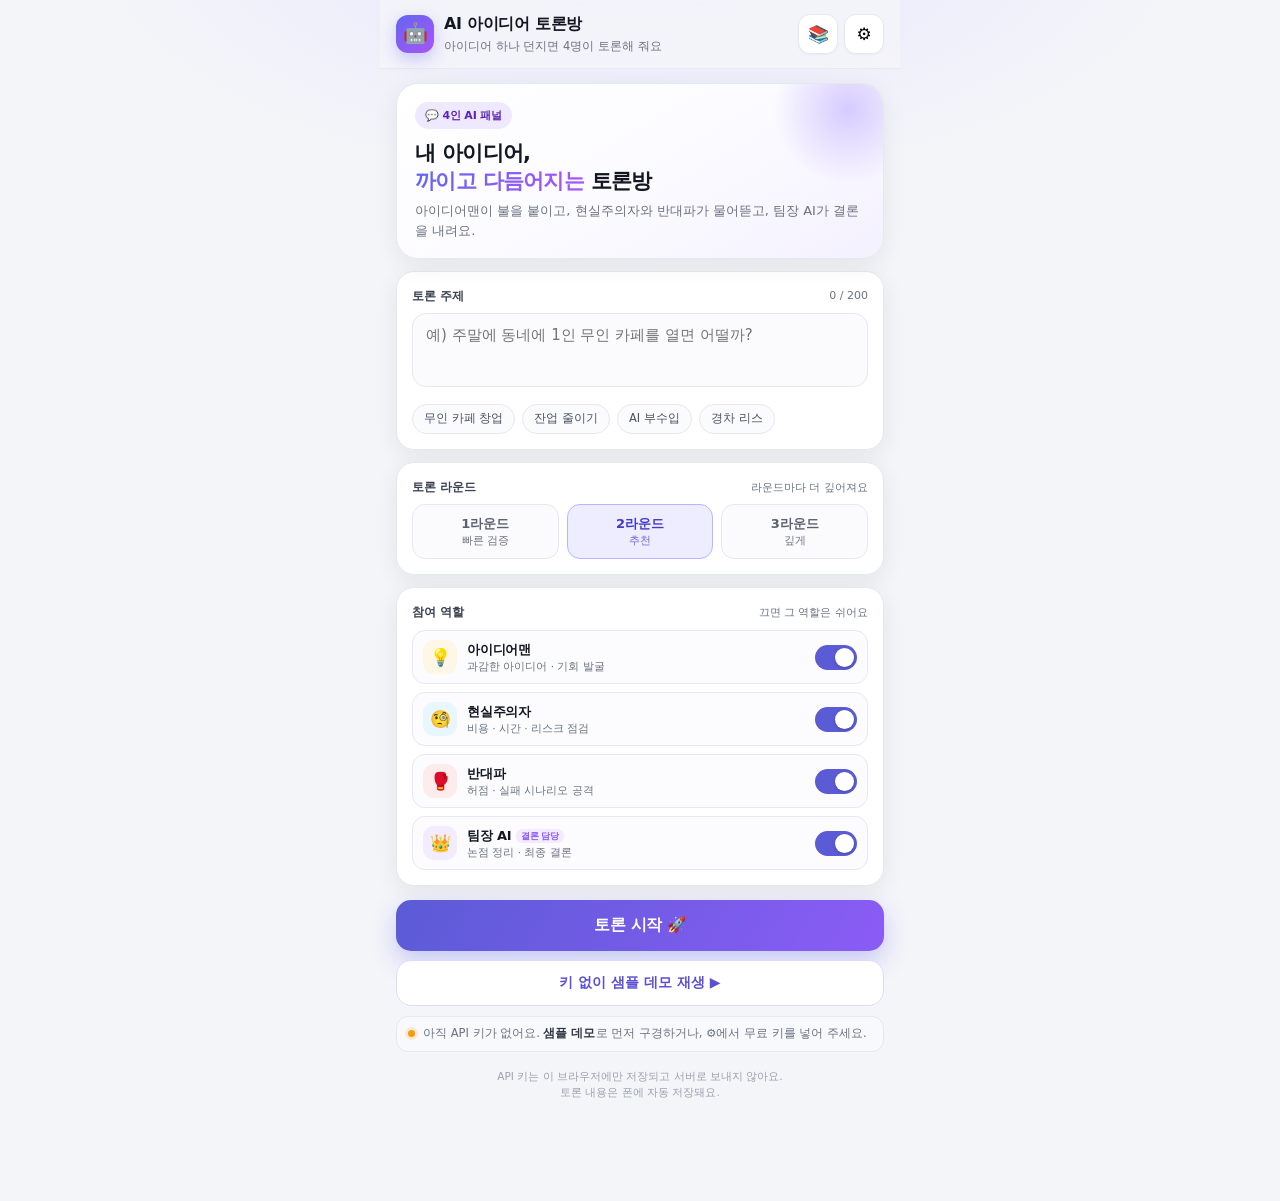
==== commit 20ea6c66: "fix: 최종 결론 버블 스타일·라운드 재시도·추가 질문 응답·샘플 칩 정리" ====
--- a/ai-debate-room/index.html
+++ b/ai-debate-room/index.html
@@ -560,19 +560,19 @@
 
 /* ================= setup view ================= */
 var SAMPLES = [
-  "주말에 동네에 1인 무인 카페를 열면 어떨까?",
-  "회사 잔업을 줄일 방법이 있을까?",
-  "AI로 매달 30만원 부수입 만들기",
-  "중고차 대신 경차 리스, 현명할까?"
+  { l:"무인 카페 창업", t:"주말에 동네에 1인 무인 카페를 열면 어떨까?" },
+  { l:"잔업 줄이기", t:"회사 잔업을 줄일 방법이 있을까?" },
+  { l:"AI 부수입", t:"AI로 매달 30만원 부수입 만들기" },
+  { l:"경차 리스", t:"중고차 대신 경차 리스, 현명할까?" }
 ];
-var SAMPLE_TOPICS = SAMPLES;
 
 function renderChips(){
   var box = $("sampleChips"); box.innerHTML="";
-  SAMPLE_TOPICS.forEach(function(t){
-    var b = el("button","chip", esc(t));
+  SAMPLES.forEach(function(s){
+    var b = el("button","chip", esc(s.l));
     b.type="button";
-    b.onclick = function(){ $("topicInput").value = t; updateTopicCount(); $("topicInput").focus(); };
+    b.title = s.t;
+    b.onclick = function(){ $("topicInput").value = s.t; updateTopicCount(); $("topicInput").focus(); };
     box.appendChild(b);
   });
 }
@@ -676,8 +676,8 @@
   return wrap;
 }
 function bubbleTextEl(wrap){ return wrap.querySelector(".txt-body") || wrap.querySelector(".bubble"); }
-function addTyping(role){
-  var wrap = addBubble(role, "", {});
+function addTyping(role, isFinal, round){
+  var wrap = addBubble(role, "", { final: !!isFinal, round: round || null });
   bubbleTextEl(wrap).innerHTML = '<span class="dots"><i></i><i></i><i></i></span>';
   scrollBottom();
   return wrap;
@@ -718,7 +718,7 @@
   return base;
 }
 
-function buildPrompt(role, round, total, isFinal, session){
+function buildPrompt(role, round, total, mode, session){
   var lines = session.messages.map(function(m){
     if(m.role === "user") return "사용자: " + m.text;
     return PERSONAS[m.role].name + ": " + m.text;
@@ -731,12 +731,14 @@
     "[지금까지의 발언]\n" + (transcript || "(아직 없음)")
   ];
   if(role === "leader"){
-    if(isFinal){
+    if(mode === "final"){
       out.push("지금이 마지막이다. 아래 형식으로 최종 정리해라.\n" +
         "① 한 줄 결론: (찬성/반대/조건부 + 이유 한 문장)\n" +
         "② 핵심 근거 2가지\n" +
         "③ 추천 액션 3가지: 각각 '무엇을 · 언제까지 · 예상 비용/시간'이 드러나는 한 줄\n" +
         "④ 다음 단계: 한 줄");
+    }else if(mode === "followup"){
+      out.push("사용자가 방금 추가 질문을 던졌다. 팀장으로서 그 질문에 답해라. 필요하면 참가자 발언을 이름으로 인용하고, 3~5문장 안에서 핵심만 말해라.");
     }else{
       out.push("이번 라운드를 정리해라. 쟁점 2~3개를 짧게 묶고, 어느 쪽 주장이 더 설득력 있었는지 한 줄로 판정한 뒤, 다음 라운드에서 다뤄야 할 질문 1개를 던져라.");
     }
@@ -826,20 +828,21 @@
 }
 
 /* ================= debate runner ================= */
-function pushMessage(role, text, round){
+function pushMessage(role, text, round, isFinal){
   var s = state.session;
-  s.messages.push({ role: role, text: text, round: round, ts: Date.now() });
+  s.messages.push({ role: role, text: text, round: round, final: !!isFinal, ts: Date.now() });
   s.updatedAt = Date.now();
   persistSession();
 }
 
-async function speak(role, round, total, isFinal){
+async function speak(role, round, total, mode){
   if(state.stopped) return false;
-  var wrap = addTyping(role);
+  var isFinal = (mode === "final");
+  var wrap = addTyping(role, isFinal, round);
   var txtEl = bubbleTextEl(wrap);
   var acc = "";
   var started = false;
-  var prompt = buildPrompt(role, round, total, isFinal, state.session);
+  var prompt = buildPrompt(role, round, total, mode || "round", state.session);
   try{
     var text = await streamGemini(role, prompt, function(chunk, full){
       acc = full;
@@ -853,16 +856,9 @@
       addErrorCard("빈 응답이 왔어요", "모델이 답을 만들지 못했어요. 한 번 더 시도해 보세요.");
       return false;
     }
-    if(isFinal){
-      var fresh = addBubble(role, acc, { final:true, round:round });
-      wrap.remove();
-      txtEl = bubbleTextEl(fresh);
-      wrap = fresh;
-    }else{
-      addRoundTag(wrap, round);
-    }
+    if(!isFinal) addRoundTag(wrap, round);
     txtEl.textContent = acc;
-    pushMessage(role, acc, round);
+    pushMessage(role, acc, round, isFinal);
     scrollBottom(true);
     return true;
   }catch(err){
@@ -871,7 +867,7 @@
     var f = friendlyError(err);
     addErrorCard(f[0], f[1], [
       { label:"⚙️ 설정 열기", onClick: openSettings },
-      { label:"다시 시도", onClick: function(){ $("messages").querySelectorAll(".err-card").length; retryFromHere(role, round, total, isFinal); } }
+      { label:"이 라운드 다시", onClick: function(){ retryFrom(round); } }
     ]);
     state.stopped = true;
     return false;
@@ -883,14 +879,14 @@
     var sp = el("span", null, round + "R"); nm.appendChild(sp);
   }
 }
-function retryFromHere(){
-  // 마지막 에러 이후 같은 주제로 이어서 재시도: 간단히 남은 라운드를 다시 돌린다
-  if(!state.session) return;
+/* 에러 뒤 같은 라운드를 깨끗이 지우고 재시도 */
+function retryFrom(round){
   var s = state.session;
-  var done = s.messages.length;
-  var lastRound = 1;
-  s.messages.forEach(function(m){ if(m.round) lastRound = Math.max(lastRound, m.round); });
-  runDebate(lastRound).catch(function(){});
+  if(!s) return;
+  s.messages = s.messages.filter(function(m){ return (m.round || 0) < round; });
+  state.stopped = false;
+  renderAll();
+  runDebate(round).catch(function(){});
 }
 
 async function runDebate(startRound){
@@ -901,6 +897,7 @@
   state.running = true;
   state.stopped = false;
   setRunningUI(true);
+  $("subtitle").textContent = "AI 4명이 토론 중…";
   for(var r = startRound || 1; r <= total; r++){
     if(state.stopped) break;
     if(!(startRound && r === startRound && s.messages.some(function(m){ return m.round === r; }))){
@@ -908,20 +905,21 @@
     }
     for(var i=0;i<actives.length;i++){
       if(state.stopped) break;
-      var ok = await speak(actives[i], r, total, false);
+      var ok = await speak(actives[i], r, total, "round");
       if(!ok && state.stopped) break;
       await sleep(180);
     }
     if(state.stopped) break;
     if(settings.on.leader){
       var finalRound = (r === total);
-      await speak("leader", r, total, finalRound);
+      await speak("leader", r, total, finalRound ? "final" : "round");
     }
     if(r === total) break;
     await sleep(200);
   }
   state.running = false;
   setRunningUI(false);
+  if(!s.demo) $("subtitle").textContent = state.stopped ? "토론 멈춤 — 이어서 물어도 돼요" : "토론 완료 · 아래에 이어서 질문해 보세요";
   if(!state.stopped && !s.demo) showDemoCTAIfNeeded();
 }
 function setRunningUI(run){
@@ -970,15 +968,10 @@
       await sleep(320);
     }
     var isFinal = (m.role === "leader" && i === DEMO.msgs.length - 1);
-    var wrap = addTyping(m.role);
+    var wrap = addTyping(m.role, isFinal, m.round);
     await sleep(500 + Math.random()*280);
     var txtEl = bubbleTextEl(wrap);
-    if(isFinal){
-      var fresh = addBubble(m.role, "", { final:true, round:m.round });
-      wrap.remove(); wrap = fresh; txtEl = bubbleTextEl(fresh);
-    }else{
-      addRoundTag(wrap, m.round);
-    }
+    if(!isFinal) addRoundTag(wrap, m.round);
     txtEl.innerHTML = "";
     var buf = "";
     for(var c=0;c<m.text.length;c++){
@@ -995,7 +988,10 @@
   state.running = false; state.demo = false;
   $("interject").disabled = false;
   $("btnSend").disabled = false;
-  if(!state.stopped) addDemoCTA();
+  if(!state.stopped){
+    $("subtitle").textContent = "샘플 데모 재생 완료 · 진짜로 해 볼까요?";
+    addDemoCTA();
+  }
 }
 function addDemoCTA(){
   var wrap = el("div","msg");
@@ -1089,6 +1085,13 @@
   if(!s) return;
   state.session = JSON.parse(JSON.stringify(s));
   state.stopped = false;
+  $("subtitle").textContent = "지난 토론을 불러왔어요";
+  renderAll();
+  showChat();
+  window.scrollTo({ top: document.body.scrollHeight, behavior:"auto" });
+}
+function renderAll(){
+  var s = state.session; if(!s) return;
   $("messages").innerHTML = "";
   $("chatTopic").textContent = s.topic;
   renderChatMeta();
@@ -1096,13 +1099,10 @@
   s.messages.forEach(function(m){
     if(m.round && m.round !== lastRound && m.role !== "user"){
       lastRound = m.round;
-      addRoundSep(m.round, s.rounds||null);
+      addRoundSep(m.round, s.rounds || null);
     }
-    var isFinalLeader = (m.role === "leader" && m.round === (s.rounds||1));
-    addBubble(m.role, m.text, { round: m.role === "user" ? null : m.round, final: isFinalLeader });
+    addBubble(m.role, m.text, { round: m.role === "user" ? null : m.round, final: !!m.final });
   });
-  showChat();
-  window.scrollTo({ top: document.body.scrollHeight, behavior:"auto" });
 }
 
 /* ================= sheets ================= */
@@ -1188,11 +1188,15 @@
   var v = $("interject").value.trim();
   if(!v) return;
   if(!state.session){ toast("먼저 토론을 시작해 주세요"); return; }
-  var wrap = addBubble("user", v, {});
+  if(state.session.demo){
+    toast("데모에서는 이어서 답할 수 없어요. 키를 넣으면 진짜로 토론해요!");
+    return;
+  }
+  addBubble("user", v, {});
   pushMessage("user", v, null);
   $("interject").value = "";
   scrollBottom(true);
-  if(!state.running && state.session.messages.length && !state.session.demo){
+  if(!state.running && state.session.messages.length){
     // 토론이 끝난 뒤 추가 질문: 팀장이 바로 답한다
     continueAfterDebate(v);
   }
@@ -1203,9 +1207,10 @@
   state.running = true; setRunningUI(true);
   var s = state.session;
   if(settings.on.leader){
-    await speak("leader", s.rounds, s.rounds, false);
+    await speak("leader", s.rounds, s.rounds, "followup");
   }
   state.running = false; setRunningUI(false);
+  $("subtitle").textContent = "토론 완료 · 아래에 이어서 질문해 보세요";
 }
 
 $("btnStart").onclick = startDebate;
